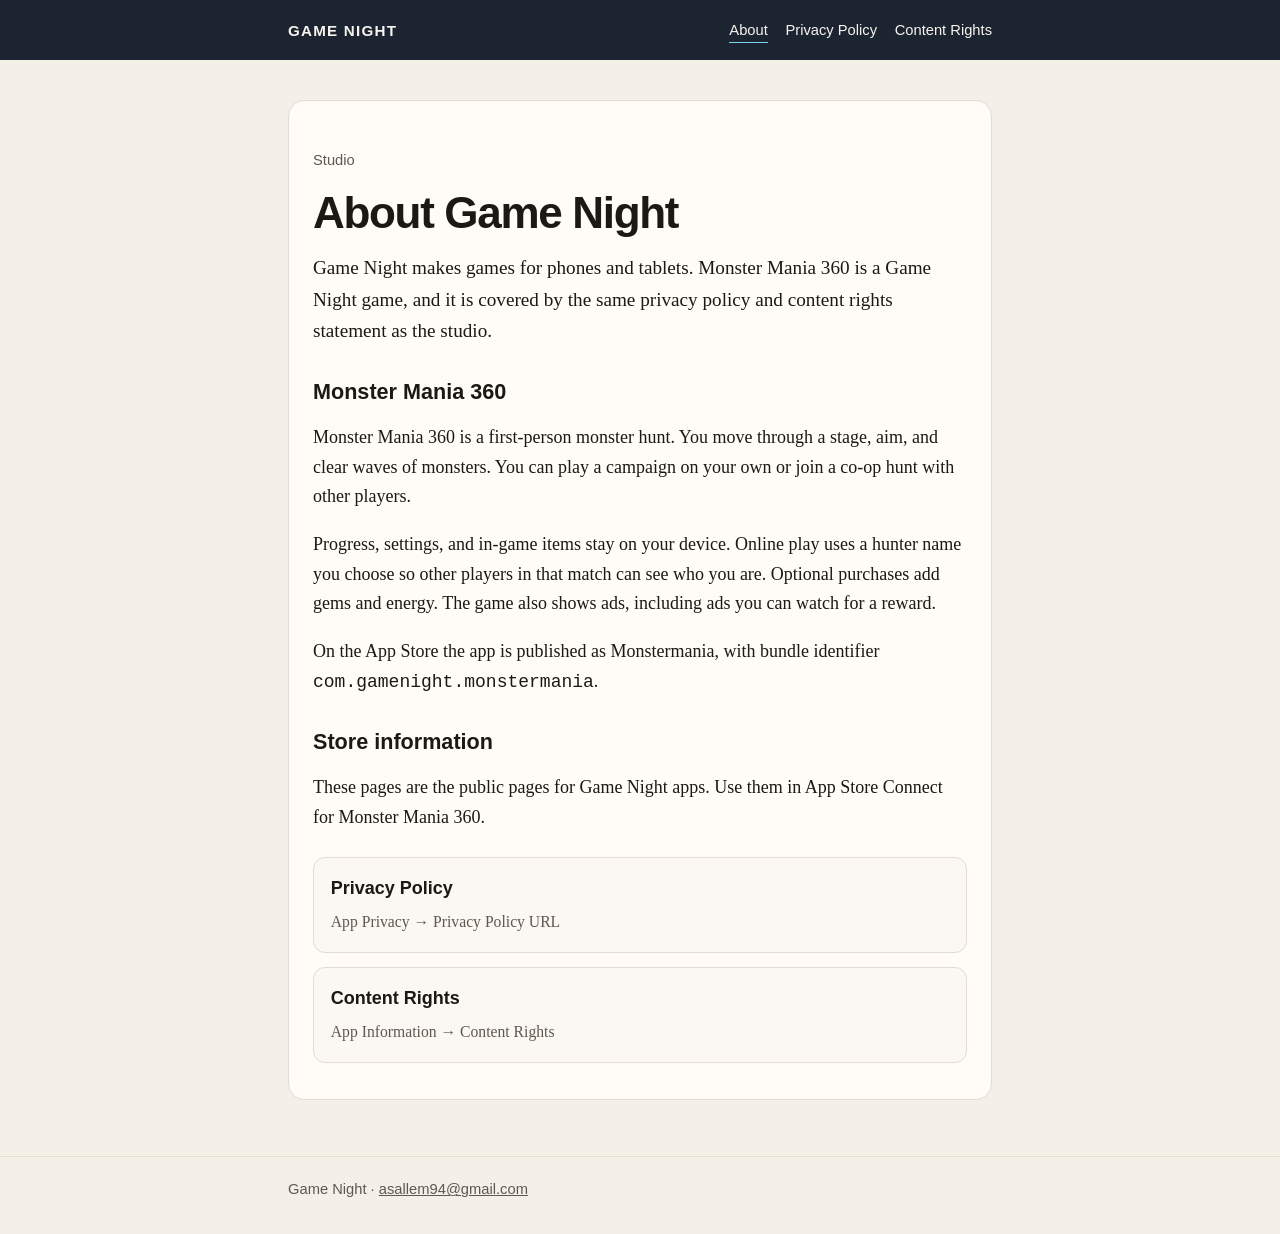
==== index.html @ 41242394 "Add Game Night about, privacy, and content rights pages." ====
<!DOCTYPE html>
<html lang="en">
  <head>
    <meta charset="utf-8" />
    <meta name="viewport" content="width=device-width, initial-scale=1" />
    <title>About Game Night</title>
    <meta
      name="description"
      content="Game Night publishes Monster Mania 360. About the studio, the game, and the privacy and content rights pages used for the app stores."
    />
    <link rel="stylesheet" href="styles.css" />
  </head>
  <body>
    <header class="site-header">
      <div class="header-inner">
        <a class="brand" href="./">Game Night</a>
        <nav class="nav" aria-label="Primary">
          <a href="./" aria-current="page">About</a>
          <a href="privacy/">Privacy Policy</a>
          <a href="content-rights/">Content Rights</a>
        </nav>
      </div>
    </header>
    <main class="page">
      <article class="sheet">
        <p class="meta">Studio</p>
        <h1>About Game Night</h1>
        <p class="lede">
          Game Night makes games for phones and tablets. Monster Mania 360 is a
          Game Night game, and it is covered by the same privacy policy and
          content rights statement as the studio.
        </p>
        <h2>Monster Mania 360</h2>
        <p>
          Monster Mania 360 is a first-person monster hunt. You move through a
          stage, aim, and clear waves of monsters. You can play a campaign on
          your own or join a co-op hunt with other players.
        </p>
        <p>
          Progress, settings, and in-game items stay on your device. Online
          play uses a hunter name you choose so other players in that match can
          see who you are. Optional purchases add gems and energy. The game
          also shows ads, including ads you can watch for a reward.
        </p>
        <p>
          On the App Store the app is published as Monstermania, with bundle
          identifier <code>com.gamenight.monstermania</code>.
        </p>
        <h2>Store information</h2>
        <p>
          These pages are the public pages for Game Night apps. Use them in
          App Store Connect for Monster Mania 360.
        </p>
        <div class="cards">
          <a class="card" href="privacy/">
            <strong>Privacy Policy</strong>
            <span>App Privacy → Privacy Policy URL</span>
          </a>
          <a class="card" href="content-rights/">
            <strong>Content Rights</strong>
            <span>App Information → Content Rights</span>
          </a>
        </div>
      </article>
    </main>
    <footer class="site-footer">
      <div class="footer-inner">
        Game Night · <a href="mailto:asallem94@gmail.com">asallem94@gmail.com</a>
      </div>
    </footer>
  </body>
</html>
---- styles.css ----
:root {
  --ink: #1c1915;
  --muted: #5e584f;
  --bg: #f4f0e8;
  --paper: #fffcf7;
  --line: #e3dcd0;
  --accent: #0e7490;
  --accent-dark: #155e75;
  --night: #1b2430;
  --night-soft: #243044;
}

* {
  box-sizing: border-box;
}

html {
  scroll-behavior: smooth;
}

body {
  margin: 0;
  color: var(--ink);
  background: var(--bg);
  font-family: "Iowan Old Style", Palatino, "Palatino Linotype", Georgia, serif;
  font-size: 1.125rem;
  line-height: 1.65;
}

a {
  color: var(--accent-dark);
}

a:hover {
  color: var(--accent);
}

.site-header {
  background: var(--night);
  color: #f7f4ee;
}

.site-header a {
  color: inherit;
  text-decoration: none;
}

.header-inner,
.page,
.site-footer .footer-inner {
  width: min(44rem, calc(100% - 2rem));
  margin: 0 auto;
}

.header-inner {
  display: flex;
  align-items: center;
  justify-content: space-between;
  gap: 1rem;
  padding: 1.1rem 0;
}

.brand {
  font-family: "Avenir Next", "Segoe UI", sans-serif;
  font-weight: 700;
  letter-spacing: 0.08em;
  text-transform: uppercase;
  font-size: 0.95rem;
}

.nav {
  display: flex;
  flex-wrap: wrap;
  gap: 0.85rem 1.1rem;
  font-family: "Avenir Next", "Segoe UI", sans-serif;
  font-size: 0.92rem;
}

.nav a {
  border-bottom: 1px solid transparent;
}

.nav a[aria-current="page"] {
  border-bottom-color: #7dd3e8;
}

.page {
  padding: 2.5rem 0 3.5rem;
}

.sheet {
  background: var(--paper);
  border: 1px solid var(--line);
  border-radius: 16px;
  padding: 2rem 1.5rem 2.25rem;
}

h1,
h2,
h3 {
  font-family: "Avenir Next", "Segoe UI", sans-serif;
  line-height: 1.2;
  font-weight: 650;
}

h1 {
  margin: 0 0 0.75rem;
  font-size: clamp(2rem, 5vw, 2.75rem);
  letter-spacing: -0.03em;
}

h2 {
  margin: 2rem 0 0.6rem;
  font-size: 1.35rem;
}

h3 {
  margin: 1.4rem 0 0.35rem;
  font-size: 1.05rem;
}

.lede {
  font-size: 1.2rem;
  margin-top: 0;
}

.meta {
  color: var(--muted);
  font-family: "Avenir Next", "Segoe UI", sans-serif;
  font-size: 0.92rem;
}

.cards {
  display: grid;
  gap: 0.85rem;
  margin: 1.5rem 0 0;
}

.card {
  display: block;
  padding: 1rem 1.05rem;
  border: 1px solid var(--line);
  border-radius: 12px;
  text-decoration: none;
  color: inherit;
  background: #fbf8f3;
}

.card:hover {
  border-color: #b7d4dc;
}

.card strong {
  display: block;
  font-family: "Avenir Next", "Segoe UI", sans-serif;
  margin-bottom: 0.2rem;
}

.card span {
  color: var(--muted);
  font-size: 0.98rem;
}

ul {
  padding-left: 1.2rem;
}

li + li {
  margin-top: 0.35rem;
}

.site-footer {
  border-top: 1px solid var(--line);
  color: var(--muted);
  font-family: "Avenir Next", "Segoe UI", sans-serif;
  font-size: 0.92rem;
}

.footer-inner {
  padding: 1.25rem 0 2rem;
}

.site-footer a {
  color: var(--muted);
}

@media (max-width: 640px) {
  .header-inner {
    align-items: flex-start;
    flex-direction: column;
  }

  .sheet {
    padding: 1.4rem 1.1rem 1.6rem;
  }
}
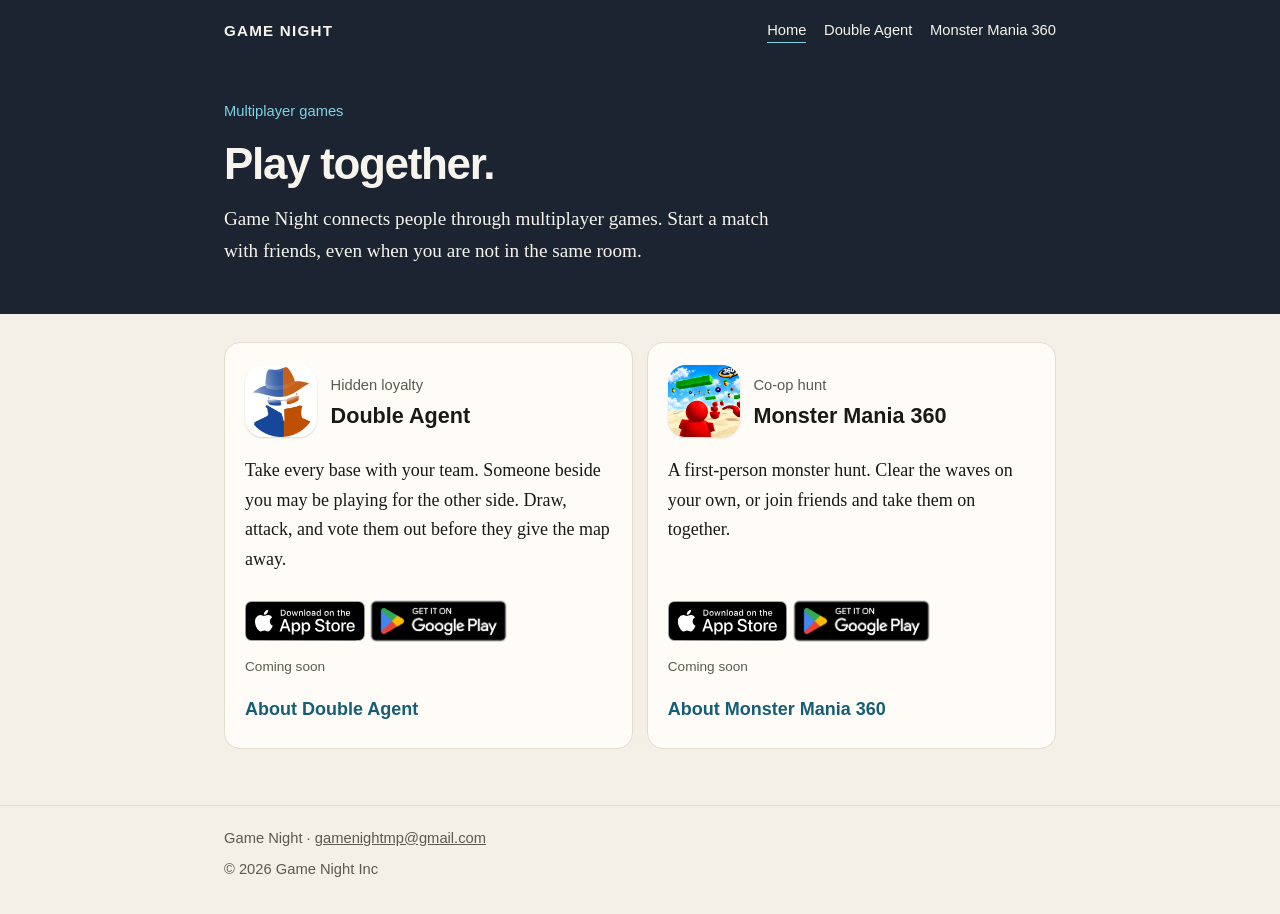
==== commit b761f0a8: "update site" ====
--- a/index.html
+++ b/index.html
@@ -3,69 +3,110 @@
   <head>
     <meta charset="utf-8" />
     <meta name="viewport" content="width=device-width, initial-scale=1" />
-    <title>About Game Night</title>
+    <title>Game Night</title>
     <meta
       name="description"
-      content="Game Night publishes Monster Mania 360. About the studio, the game, and the privacy and content rights pages used for the app stores."
+      content="Game Night connects people through multiplayer games. Play Double Agent or Monster Mania 360."
     />
     <link rel="stylesheet" href="styles.css" />
   </head>
-  <body>
+  <body class="home">
     <header class="site-header">
       <div class="header-inner">
         <a class="brand" href="./">Game Night</a>
         <nav class="nav" aria-label="Primary">
-          <a href="./" aria-current="page">About</a>
-          <a href="privacy/">Privacy Policy</a>
-          <a href="content-rights/">Content Rights</a>
+          <a href="./" aria-current="page">Home</a>
+          <a href="doubleagent/about/">Double Agent</a>
+          <a href="monstermania/about/">Monster Mania 360</a>
         </nav>
       </div>
     </header>
+    <section class="hero">
+      <div class="hero-inner">
+        <p class="meta">Multiplayer games</p>
+        <h1>Play together.</h1>
+        <p class="lede">
+          Game Night connects people through multiplayer games. Start a match
+          with friends, even when you are not in the same room.
+        </p>
+      </div>
+    </section>
     <main class="page">
-      <article class="sheet">
-        <p class="meta">Studio</p>
-        <h1>About Game Night</h1>
-        <p class="lede">
-          Game Night makes games for phones and tablets. Monster Mania 360 is a
-          Game Night game, and it is covered by the same privacy policy and
-          content rights statement as the studio.
-        </p>
-        <h2>Monster Mania 360</h2>
-        <p>
-          Monster Mania 360 is a first-person monster hunt. You move through a
-          stage, aim, and clear waves of monsters. You can play a campaign on
-          your own or join a co-op hunt with other players.
-        </p>
-        <p>
-          Progress, settings, and in-game items stay on your device. Online
-          play uses a hunter name you choose so other players in that match can
-          see who you are. Optional purchases add gems and energy. The game
-          also shows ads, including ads you can watch for a reward.
-        </p>
-        <p>
-          On the App Store the app is published as Monstermania, with bundle
-          identifier <code>com.gamenight.monstermania</code>.
-        </p>
-        <h2>Store information</h2>
-        <p>
-          These pages are the public pages for Game Night apps. Use them in
-          App Store Connect for Monster Mania 360.
-        </p>
-        <div class="cards">
-          <a class="card" href="privacy/">
-            <strong>Privacy Policy</strong>
-            <span>App Privacy → Privacy Policy URL</span>
-          </a>
-          <a class="card" href="content-rights/">
-            <strong>Content Rights</strong>
-            <span>App Information → Content Rights</span>
-          </a>
-        </div>
-      </article>
+      <div class="pitches">
+        <article class="pitch">
+          <div class="pitch-head">
+            <img
+              class="pitch-icon"
+              src="images/doubleagent.png"
+              width="72"
+              height="72"
+              alt=""
+            />
+            <div>
+              <p class="meta">Hidden loyalty</p>
+              <h2>Double Agent</h2>
+            </div>
+          </div>
+          <p>
+            Take every base with your team. Someone beside you may be playing
+            for the other side. Draw, attack, and vote them out before they
+            give the map away.
+          </p>
+          <div class="stores">
+            <img
+              class="store-badge store-apple"
+              src="images/app-store.svg"
+              alt="Download on the App Store"
+            />
+            <img
+              class="store-badge store-google"
+              src="images/google-play.png"
+              alt="Get it on Google Play"
+            />
+          </div>
+          <p class="coming">Coming soon</p>
+          <a class="pitch-cta" href="doubleagent/about/">About Double Agent</a>
+        </article>
+        <article class="pitch">
+          <div class="pitch-head">
+            <img
+              class="pitch-icon"
+              src="images/monstermania.png"
+              width="72"
+              height="72"
+              alt=""
+            />
+            <div>
+              <p class="meta">Co-op hunt</p>
+              <h2>Monster Mania 360</h2>
+            </div>
+          </div>
+          <p>
+            A first-person monster hunt. Clear the waves on your own, or join
+            friends and take them on together.
+          </p>
+          <div class="stores">
+            <img
+              class="store-badge store-apple"
+              src="images/app-store.svg"
+              alt="Download on the App Store"
+            />
+            <img
+              class="store-badge store-google"
+              src="images/google-play.png"
+              alt="Get it on Google Play"
+            />
+          </div>
+          <p class="coming">Coming soon</p>
+          <a class="pitch-cta" href="monstermania/about/">About Monster Mania 360</a>
+        </article>
+      </div>
     </main>
     <footer class="site-footer">
       <div class="footer-inner">
-        Game Night · <a href="mailto:asallem94@gmail.com">asallem94@gmail.com</a>
+        Game Night ·
+        <a href="mailto:gamenightmp@gmail.com">gamenightmp@gmail.com</a>
+        <p class="copyright">© 2026 Game Night Inc</p>
       </div>
     </footer>
   </body>
--- a/styles.css
+++ b/styles.css
@@ -84,8 +84,141 @@
   border-bottom-color: #7dd3e8;
 }
 
+.nav-label {
+  color: #7dd3e8;
+  font-family: "Avenir Next", "Segoe UI", sans-serif;
+  font-size: 0.92rem;
+}
+
 .page {
   padding: 2.5rem 0 3.5rem;
+}
+
+.hero {
+  background: var(--night);
+  color: #f7f4ee;
+}
+
+.hero-inner {
+  width: min(52rem, calc(100% - 2rem));
+  margin: 0 auto;
+  padding: 1.5rem 0 3rem;
+}
+
+.hero h1,
+.hero .lede {
+  color: #f7f4ee;
+}
+
+.hero .lede {
+  max-width: 36rem;
+  margin-bottom: 0;
+}
+
+.hero .meta {
+  color: #7dd3e8;
+}
+
+.home .header-inner,
+.home .page,
+.home .site-footer .footer-inner {
+  width: min(52rem, calc(100% - 2rem));
+}
+
+.home .page {
+  padding-top: 1.75rem;
+}
+
+.pitches {
+  display: grid;
+  gap: 0.85rem;
+}
+
+.pitch {
+  display: flex;
+  flex-direction: column;
+  background: var(--paper);
+  border: 1px solid var(--line);
+  border-radius: 16px;
+  padding: 1.35rem 1.25rem 1.45rem;
+}
+
+.pitch-head {
+  display: flex;
+  align-items: center;
+  gap: 0.85rem;
+  margin-bottom: 0.85rem;
+}
+
+.pitch-head .meta,
+.pitch-head h2 {
+  margin: 0;
+}
+
+.pitch-head h2 {
+  margin-top: 0.15rem;
+}
+
+.pitch-icon {
+  width: 72px;
+  height: 72px;
+  border-radius: 18px;
+  object-fit: cover;
+  flex: none;
+  background: #fff;
+  box-shadow: 0 1px 2px rgba(28, 25, 21, 0.16);
+}
+
+.pitch h2 {
+  margin-top: 0.35rem;
+}
+
+.pitch p {
+  margin: 0.35rem 0 0;
+}
+
+.stores {
+  display: flex;
+  align-items: center;
+  flex-wrap: wrap;
+  gap: 0.35rem 0.15rem;
+  margin-top: auto;
+  padding-top: 1rem;
+}
+
+.store-badge {
+  display: block;
+  width: auto;
+}
+
+.store-apple {
+  height: 40px;
+}
+
+.store-google {
+  height: 60px;
+  margin-left: -6px;
+}
+
+.coming {
+  margin: 0.15rem 0 0;
+  color: var(--muted);
+  font-family: "Avenir Next", "Segoe UI", sans-serif;
+  font-size: 0.85rem;
+}
+
+.pitch-cta {
+  display: inline-block;
+  margin-top: 1rem;
+  font-family: "Avenir Next", "Segoe UI", sans-serif;
+  font-weight: 650;
+  text-decoration: none;
+}
+
+@media (min-width: 720px) {
+  .pitches {
+    grid-template-columns: 1fr 1fr;
+  }
 }
 
 .sheet {
@@ -161,6 +294,15 @@
   font-size: 0.98rem;
 }
 
+.card-links {
+  display: flex;
+  flex-wrap: wrap;
+  gap: 0.35rem 0.9rem;
+  margin: 0.55rem 0 0;
+  font-family: "Avenir Next", "Segoe UI", sans-serif;
+  font-size: 0.92rem;
+}
+
 ul {
   padding-left: 1.2rem;
 }
@@ -178,6 +320,10 @@
 
 .footer-inner {
   padding: 1.25rem 0 2rem;
+}
+
+.copyright {
+  margin: 0.45rem 0 0;
 }
 
 .site-footer a {
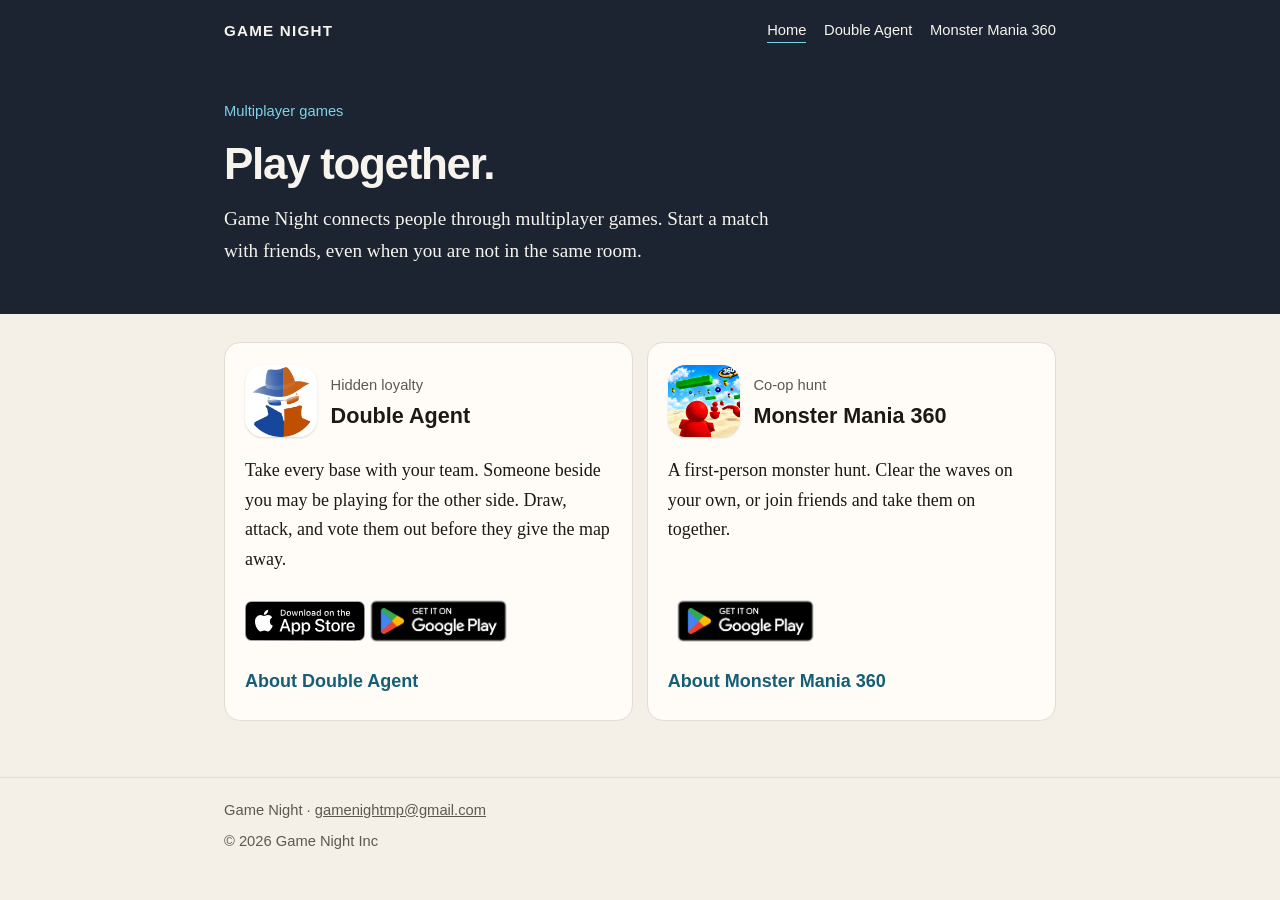
==== commit 3c4cabf3: "update links" ====
--- a/index.html
+++ b/index.html
@@ -53,18 +53,27 @@
             give the map away.
           </p>
           <div class="stores">
-            <img
-              class="store-badge store-apple"
-              src="images/app-store.svg"
-              alt="Download on the App Store"
-            />
-            <img
-              class="store-badge store-google"
-              src="images/google-play.png"
-              alt="Get it on Google Play"
-            />
+            <a
+              class="store-link"
+              href="https://apps.apple.com/app/double-agent-game-night/id1531817225"
+            >
+              <img
+                class="store-badge store-apple"
+                src="images/app-store.svg"
+                alt="Download Double Agent on the App Store"
+              />
+            </a>
+            <a
+              class="store-link"
+              href="https://play.google.com/store/apps/details?id=com.gamenight.doubleagent"
+            >
+              <img
+                class="store-badge store-google"
+                src="images/google-play.png"
+                alt="Get Double Agent on Google Play"
+              />
+            </a>
           </div>
-          <p class="coming">Coming soon</p>
           <a class="pitch-cta" href="doubleagent/about/">About Double Agent</a>
         </article>
         <article class="pitch">
@@ -86,18 +95,17 @@
             friends and take them on together.
           </p>
           <div class="stores">
-            <img
-              class="store-badge store-apple"
-              src="images/app-store.svg"
-              alt="Download on the App Store"
-            />
-            <img
-              class="store-badge store-google"
-              src="images/google-play.png"
-              alt="Get it on Google Play"
-            />
+            <a
+              class="store-link"
+              href="https://play.google.com/store/apps/details?id=com.gamenight.monstermania"
+            >
+              <img
+                class="store-badge store-google"
+                src="images/google-play.png"
+                alt="Get Monster Mania 360 on Google Play"
+              />
+            </a>
           </div>
-          <p class="coming">Coming soon</p>
           <a class="pitch-cta" href="monstermania/about/">About Monster Mania 360</a>
         </article>
       </div>
--- a/styles.css
+++ b/styles.css
@@ -186,6 +186,17 @@
   padding-top: 1rem;
 }
 
+.store-link {
+  display: block;
+  line-height: 0;
+  text-decoration: none;
+}
+
+.store-link:focus-visible {
+  outline: 2px solid currentColor;
+  outline-offset: 3px;
+}
+
 .store-badge {
   display: block;
   width: auto;
@@ -197,14 +208,10 @@
 
 .store-google {
   height: 60px;
+}
+
+.store-link + .store-link .store-google {
   margin-left: -6px;
-}
-
-.coming {
-  margin: 0.15rem 0 0;
-  color: var(--muted);
-  font-family: "Avenir Next", "Segoe UI", sans-serif;
-  font-size: 0.85rem;
 }
 
 .pitch-cta {
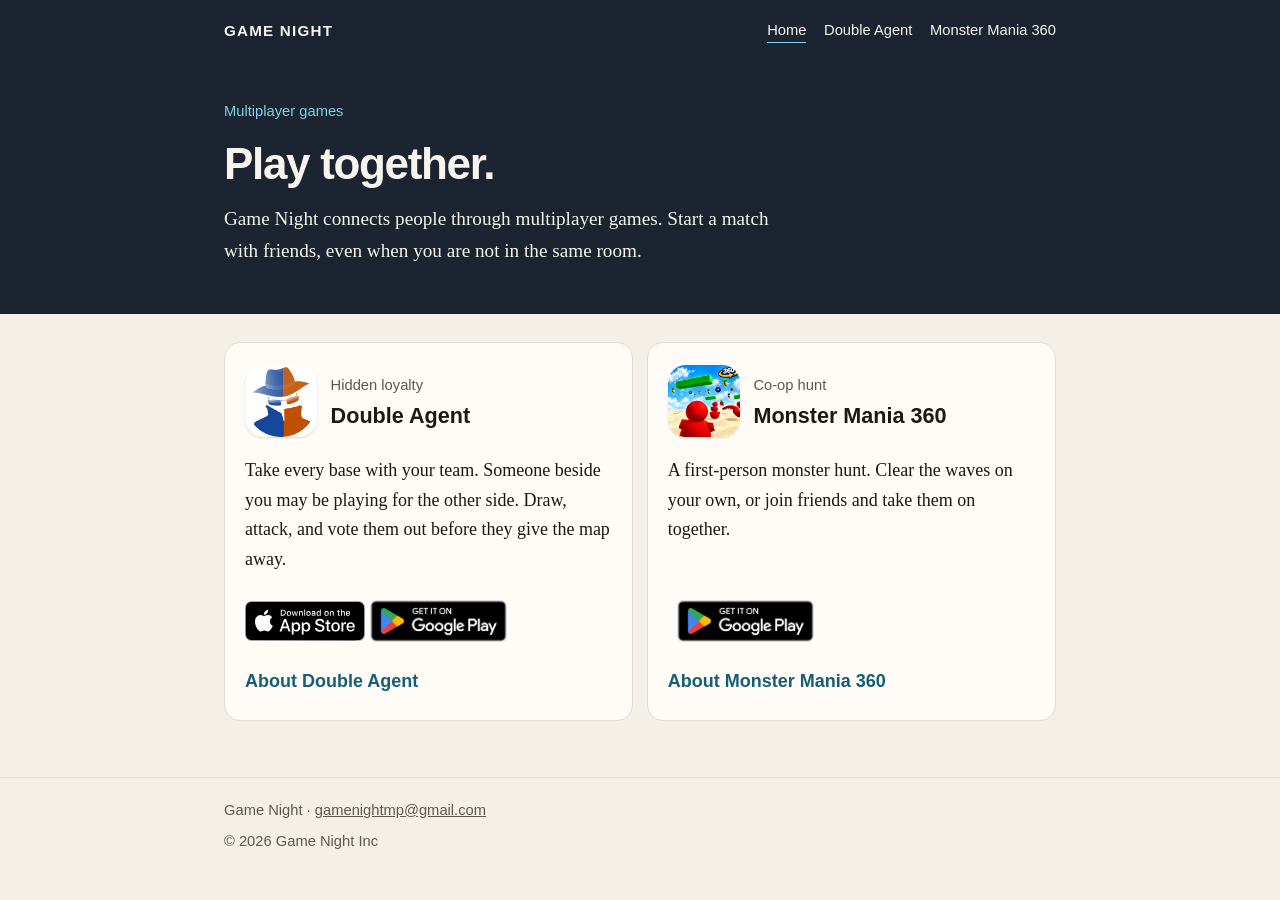
==== commit aba78496: "add adsense tags to game night" ====
--- a/index.html
+++ b/index.html
@@ -2,6 +2,9 @@
 <html lang="en">
   <head>
     <meta charset="utf-8" />
+    <meta name="google-adsense-account" content="ca-pub-1250662281343291">
+    <script async src="https://pagead2.googlesyndication.com/pagead/js/adsbygoogle.js?client=ca-pub-1250662281343291"
+     crossorigin="anonymous"></script>
     <meta name="viewport" content="width=device-width, initial-scale=1" />
     <title>Game Night</title>
     <meta
